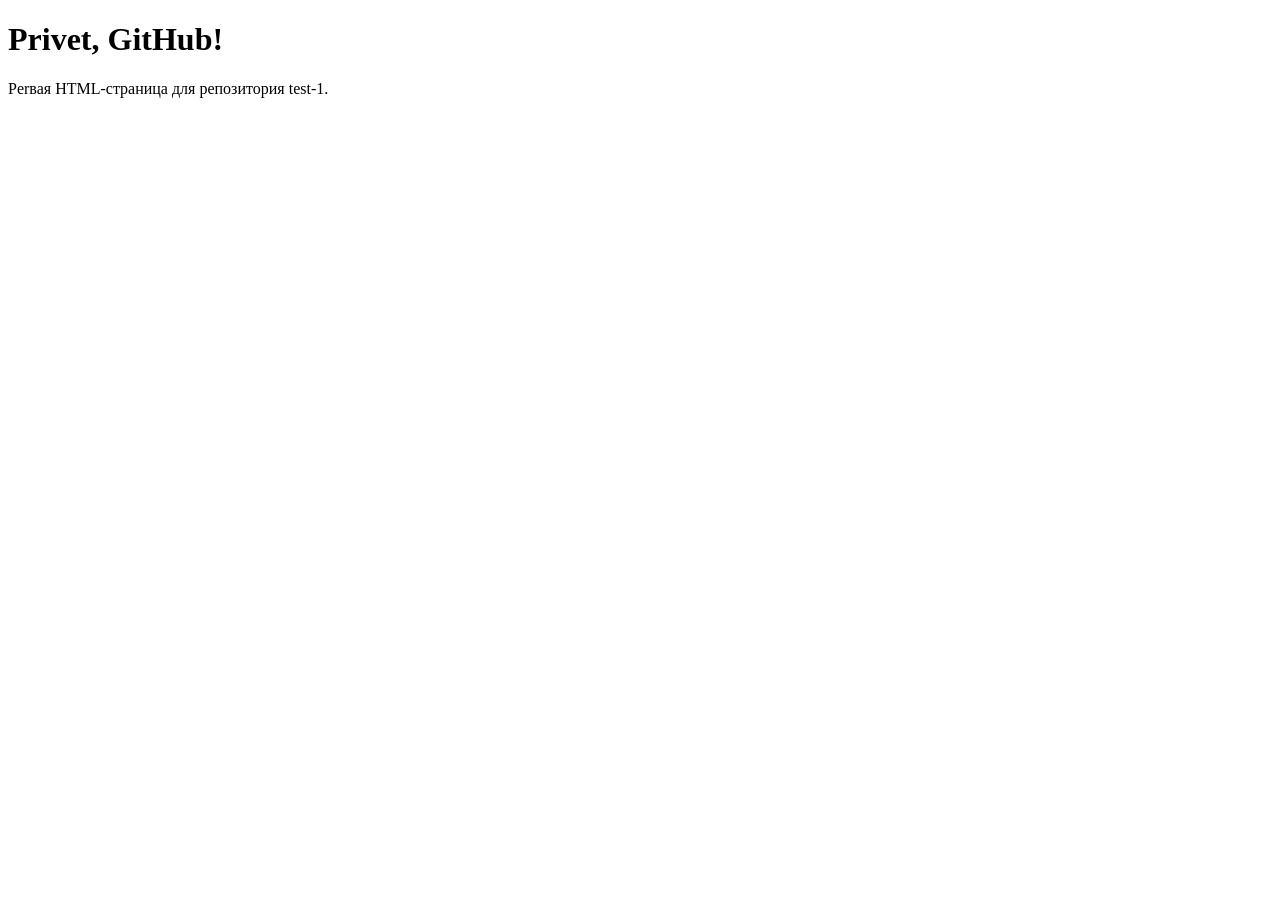
==== index.html @ 9e298d72 "Add initial HTML page" ====
<!doctype html>
<html lang="ru">
<head>
  <meta charset="UTF-8">
  <meta name="viewport" content="width=device-width, initial-scale=1.0">
  <title>test-1</title>
</head>
<body>
  <h1>Privet, GitHub!</h1>
  <p>Perвая HTML-страница для репозитория test-1.</p>
</body>
</html>
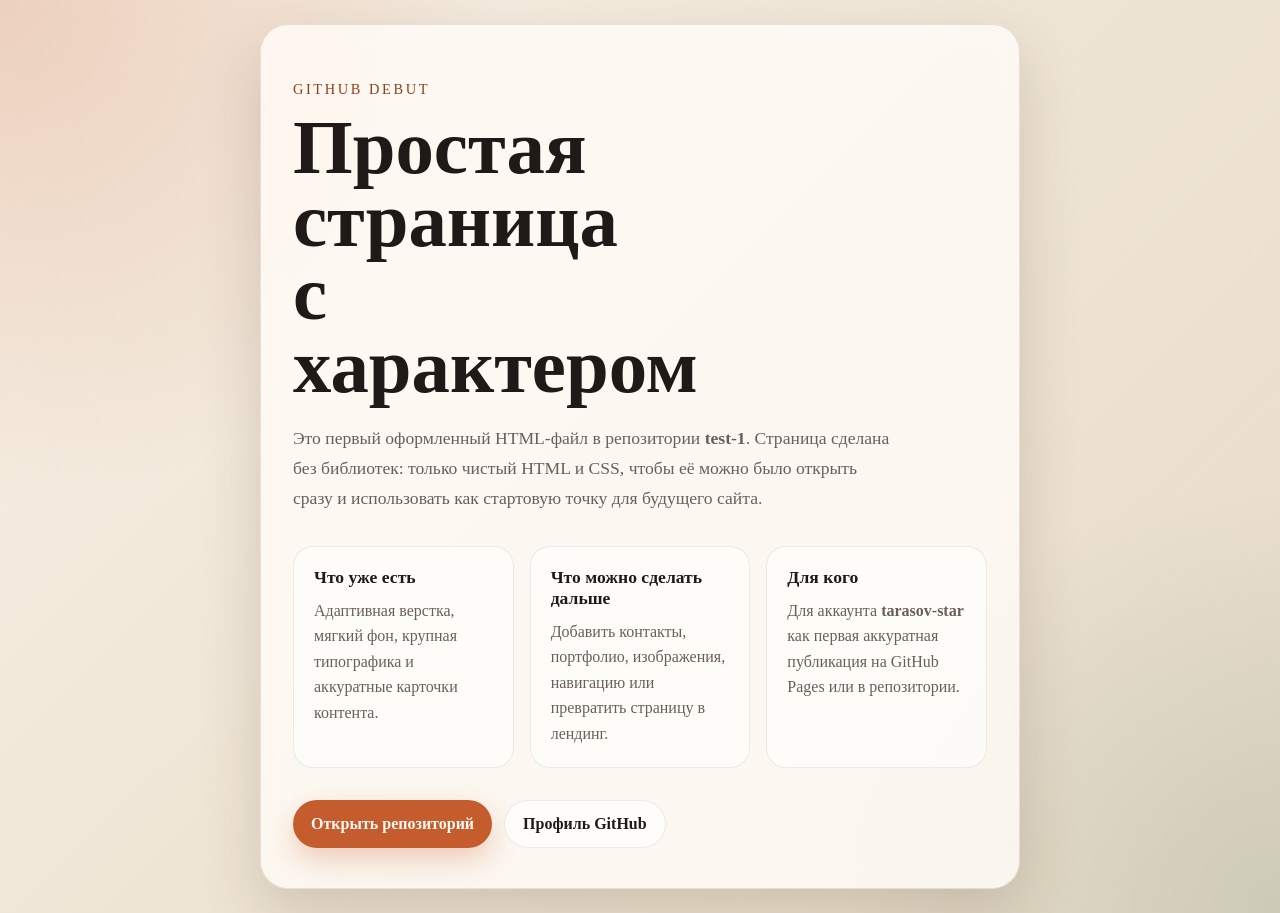
==== commit d2f759d2: "Improve landing page design" ====
--- a/index.html
+++ b/index.html
@@ -3,10 +3,179 @@
 <head>
   <meta charset="UTF-8">
   <meta name="viewport" content="width=device-width, initial-scale=1.0">
-  <title>test-1</title>
+  <title>tarasov-star | test-1</title>
+  <style>
+    :root {
+      --bg: #f6efe4;
+      --panel: rgba(255, 252, 247, 0.82);
+      --text: #1f1a17;
+      --muted: #6a5f58;
+      --accent: #c45c2d;
+      --accent-dark: #8e3f1d;
+      --line: rgba(31, 26, 23, 0.1);
+      --shadow: 0 24px 60px rgba(74, 45, 29, 0.18);
+    }
+
+    * {
+      box-sizing: border-box;
+    }
+
+    body {
+      margin: 0;
+      min-height: 100vh;
+      font-family: Georgia, "Times New Roman", serif;
+      color: var(--text);
+      background:
+        radial-gradient(circle at top left, rgba(196, 92, 45, 0.22), transparent 32%),
+        radial-gradient(circle at bottom right, rgba(78, 121, 94, 0.18), transparent 28%),
+        linear-gradient(135deg, #f8f1e7 0%, #efe5d5 48%, #e8dcc8 100%);
+      display: grid;
+      place-items: center;
+      padding: 24px;
+    }
+
+    .card {
+      width: min(760px, 100%);
+      background: var(--panel);
+      backdrop-filter: blur(14px);
+      border: 1px solid var(--line);
+      border-radius: 28px;
+      box-shadow: var(--shadow);
+      overflow: hidden;
+    }
+
+    .hero {
+      padding: 56px 32px 32px;
+      position: relative;
+    }
+
+    .eyebrow {
+      margin: 0 0 14px;
+      font-size: 0.9rem;
+      letter-spacing: 0.18em;
+      text-transform: uppercase;
+      color: var(--accent-dark);
+    }
+
+    h1 {
+      margin: 0;
+      font-size: clamp(2.4rem, 6vw, 5rem);
+      line-height: 0.95;
+      max-width: 8ch;
+    }
+
+    .lead {
+      margin: 20px 0 0;
+      max-width: 38rem;
+      font-size: 1.1rem;
+      line-height: 1.7;
+      color: var(--muted);
+    }
+
+    .grid {
+      display: grid;
+      grid-template-columns: repeat(auto-fit, minmax(220px, 1fr));
+      gap: 16px;
+      padding: 0 32px 32px;
+    }
+
+    .panel {
+      padding: 20px;
+      border-radius: 20px;
+      background: rgba(255, 255, 255, 0.55);
+      border: 1px solid rgba(31, 26, 23, 0.08);
+    }
+
+    .panel h2 {
+      margin: 0 0 10px;
+      font-size: 1.1rem;
+    }
+
+    .panel p {
+      margin: 0;
+      color: var(--muted);
+      line-height: 1.6;
+    }
+
+    .actions {
+      display: flex;
+      flex-wrap: wrap;
+      gap: 12px;
+      padding: 0 32px 40px;
+    }
+
+    .button {
+      display: inline-flex;
+      align-items: center;
+      justify-content: center;
+      padding: 14px 18px;
+      border-radius: 999px;
+      text-decoration: none;
+      font-weight: 700;
+      transition: transform 0.2s ease, box-shadow 0.2s ease, background 0.2s ease;
+    }
+
+    .button.primary {
+      background: var(--accent);
+      color: #fff9f3;
+      box-shadow: 0 12px 28px rgba(196, 92, 45, 0.28);
+    }
+
+    .button.secondary {
+      background: rgba(255, 255, 255, 0.65);
+      color: var(--text);
+      border: 1px solid rgba(31, 26, 23, 0.08);
+    }
+
+    .button:hover {
+      transform: translateY(-2px);
+    }
+
+    @media (max-width: 640px) {
+      .hero,
+      .grid,
+      .actions {
+        padding-left: 20px;
+        padding-right: 20px;
+      }
+
+      .hero {
+        padding-top: 32px;
+      }
+    }
+  </style>
 </head>
 <body>
-  <h1>Privet, GitHub!</h1>
-  <p>Perвая HTML-страница для репозитория test-1.</p>
+  <main class="card">
+    <section class="hero">
+      <p class="eyebrow">GitHub debut</p>
+      <h1>Простая страница с характером</h1>
+      <p class="lead">
+        Это первый оформленный HTML-файл в репозитории <strong>test-1</strong>.
+        Страница сделана без библиотек: только чистый HTML и CSS, чтобы её можно было
+        открыть сразу и использовать как стартовую точку для будущего сайта.
+      </p>
+    </section>
+
+    <section class="grid">
+      <article class="panel">
+        <h2>Что уже есть</h2>
+        <p>Адаптивная верстка, мягкий фон, крупная типографика и аккуратные карточки контента.</p>
+      </article>
+      <article class="panel">
+        <h2>Что можно сделать дальше</h2>
+        <p>Добавить контакты, портфолио, изображения, навигацию или превратить страницу в лендинг.</p>
+      </article>
+      <article class="panel">
+        <h2>Для кого</h2>
+        <p>Для аккаунта <strong>tarasov-star</strong> как первая аккуратная публикация на GitHub Pages или в репозитории.</p>
+      </article>
+    </section>
+
+    <section class="actions">
+      <a class="button primary" href="https://github.com/tarasov-star/test-1">Открыть репозиторий</a>
+      <a class="button secondary" href="https://github.com/tarasov-star">Профиль GitHub</a>
+    </section>
+  </main>
 </body>
 </html>
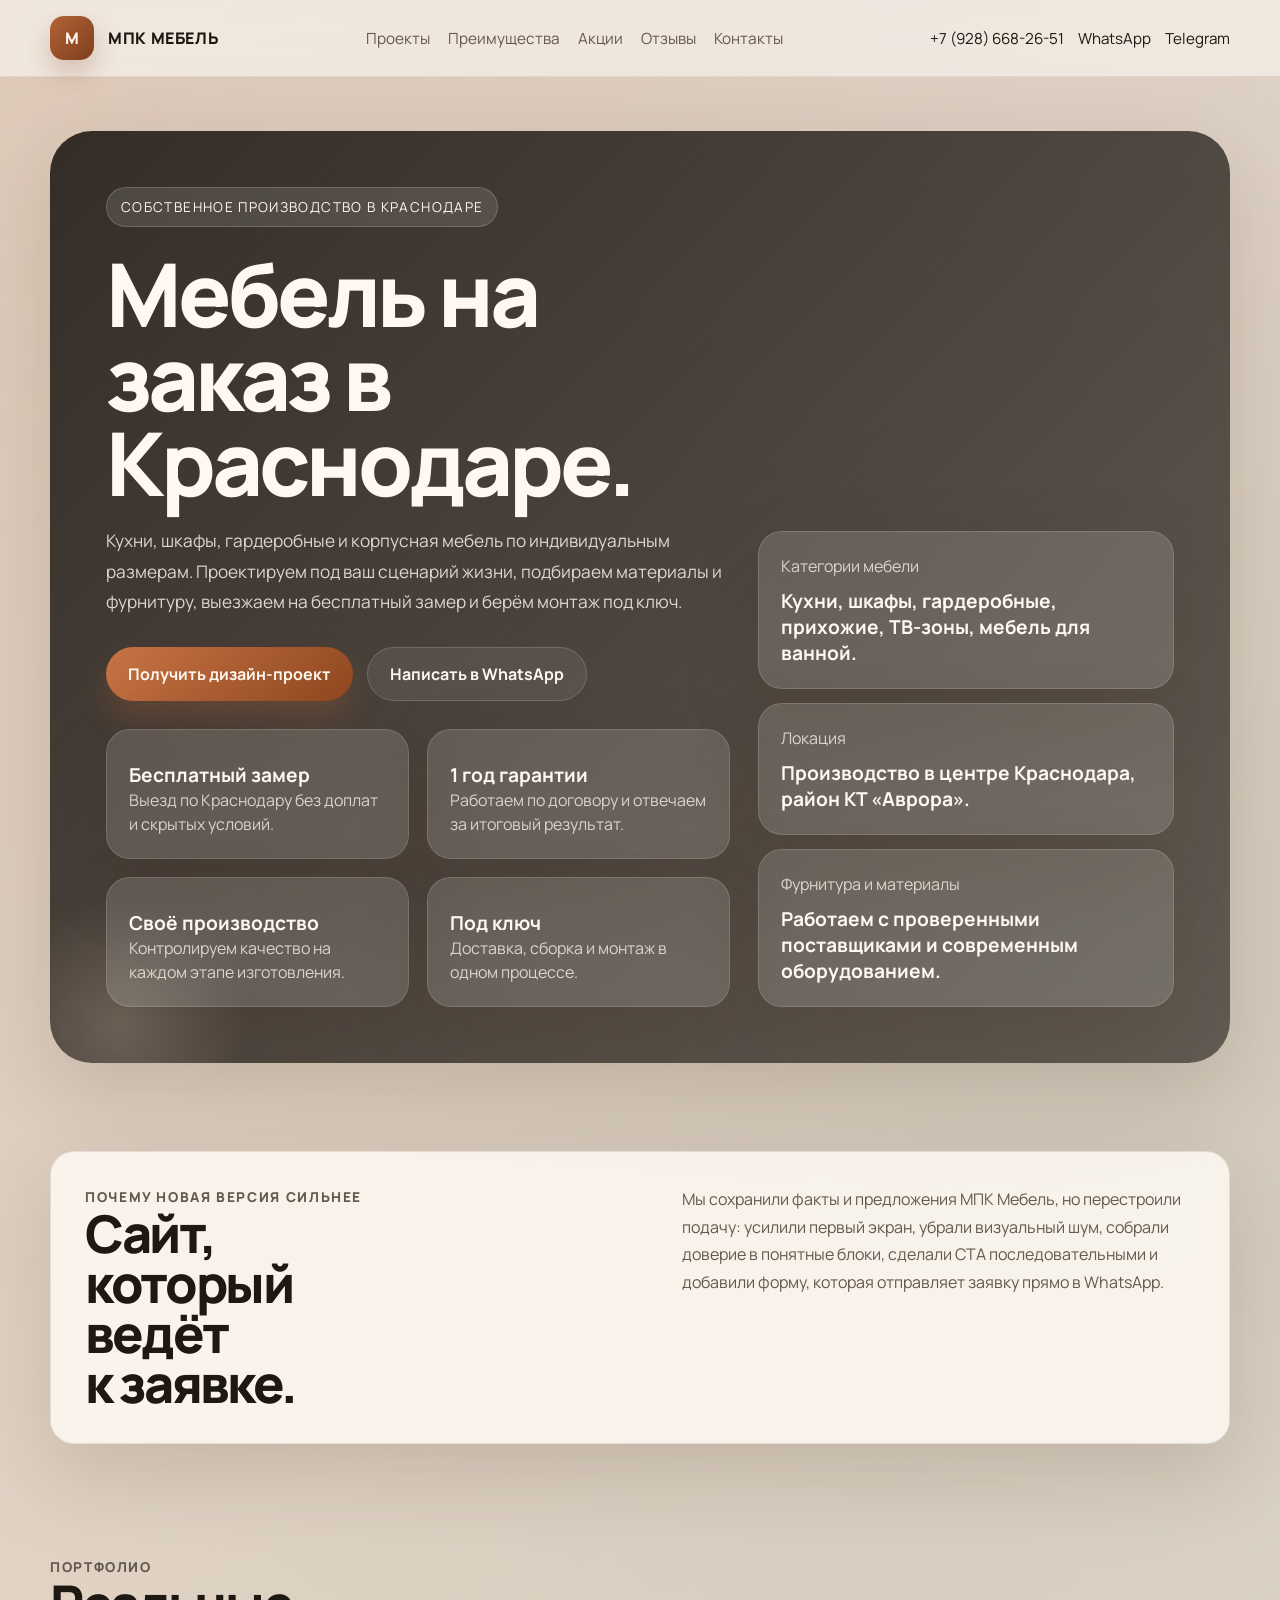
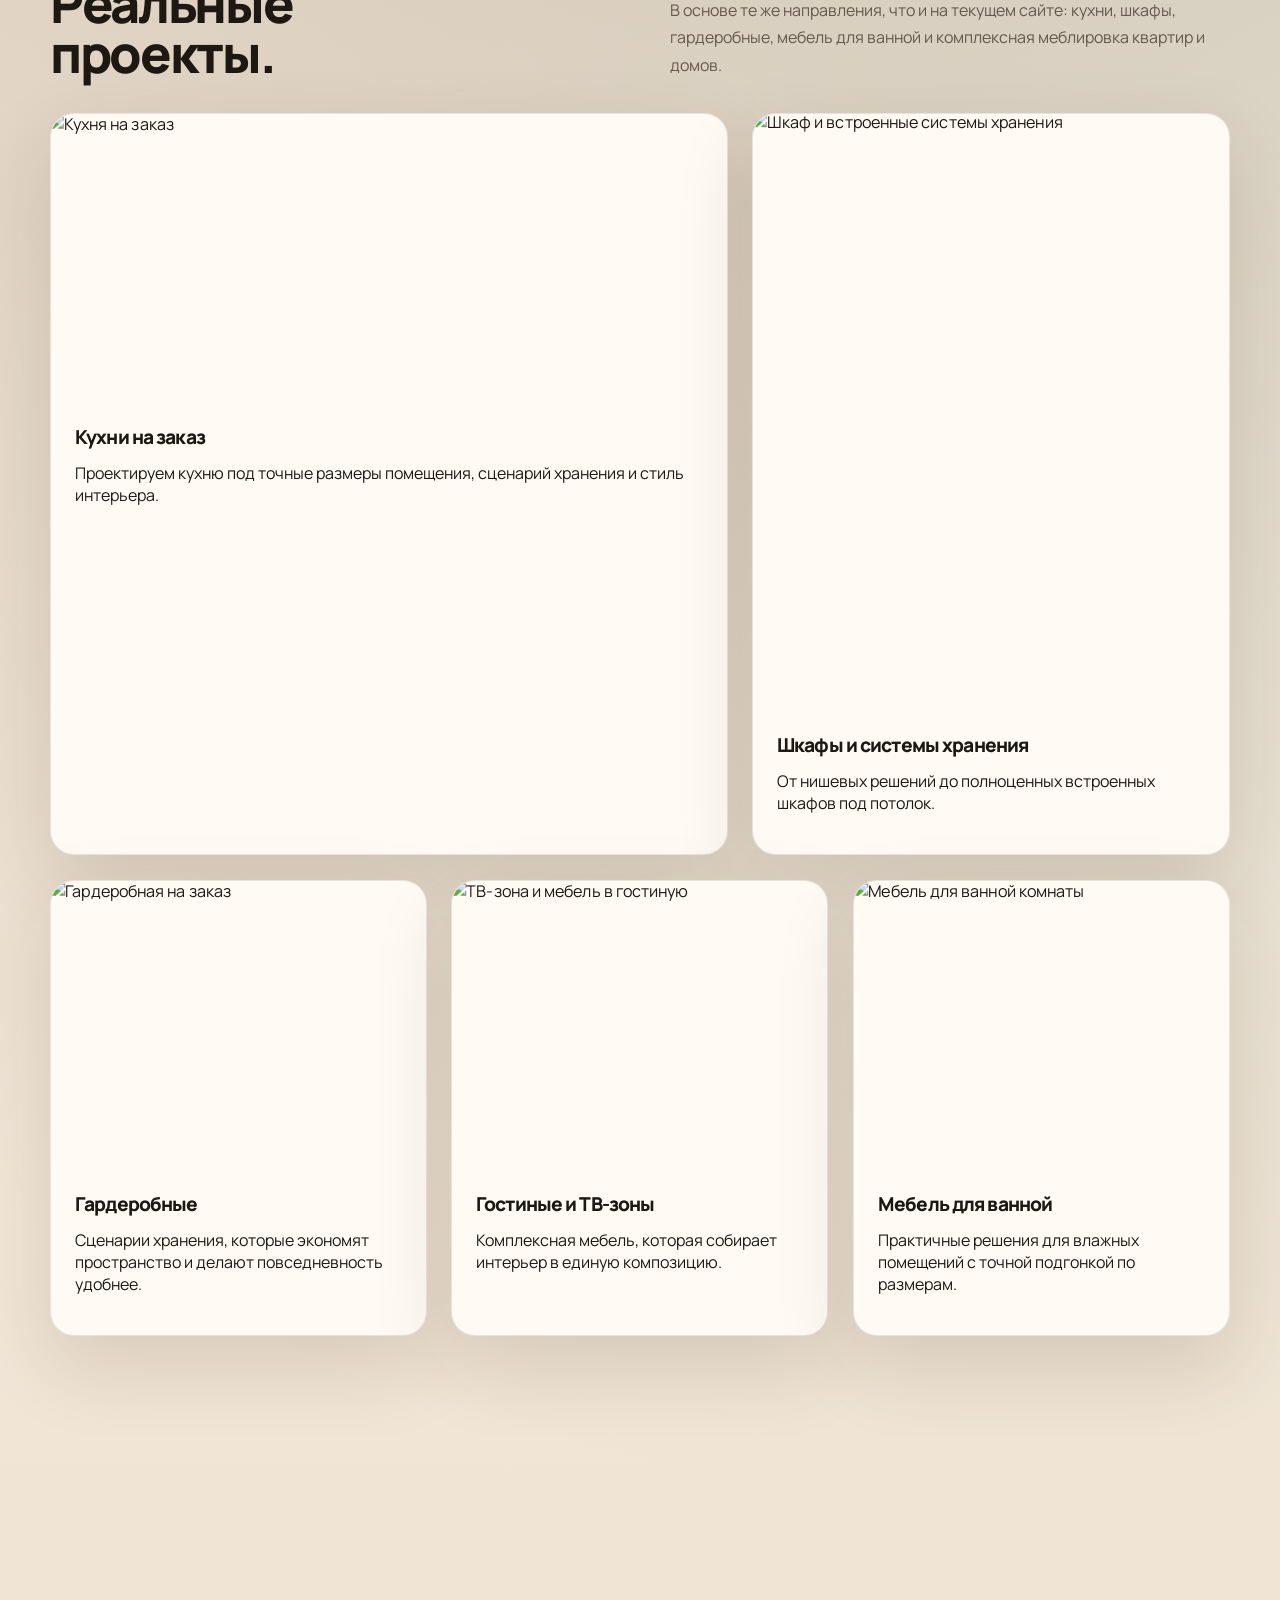
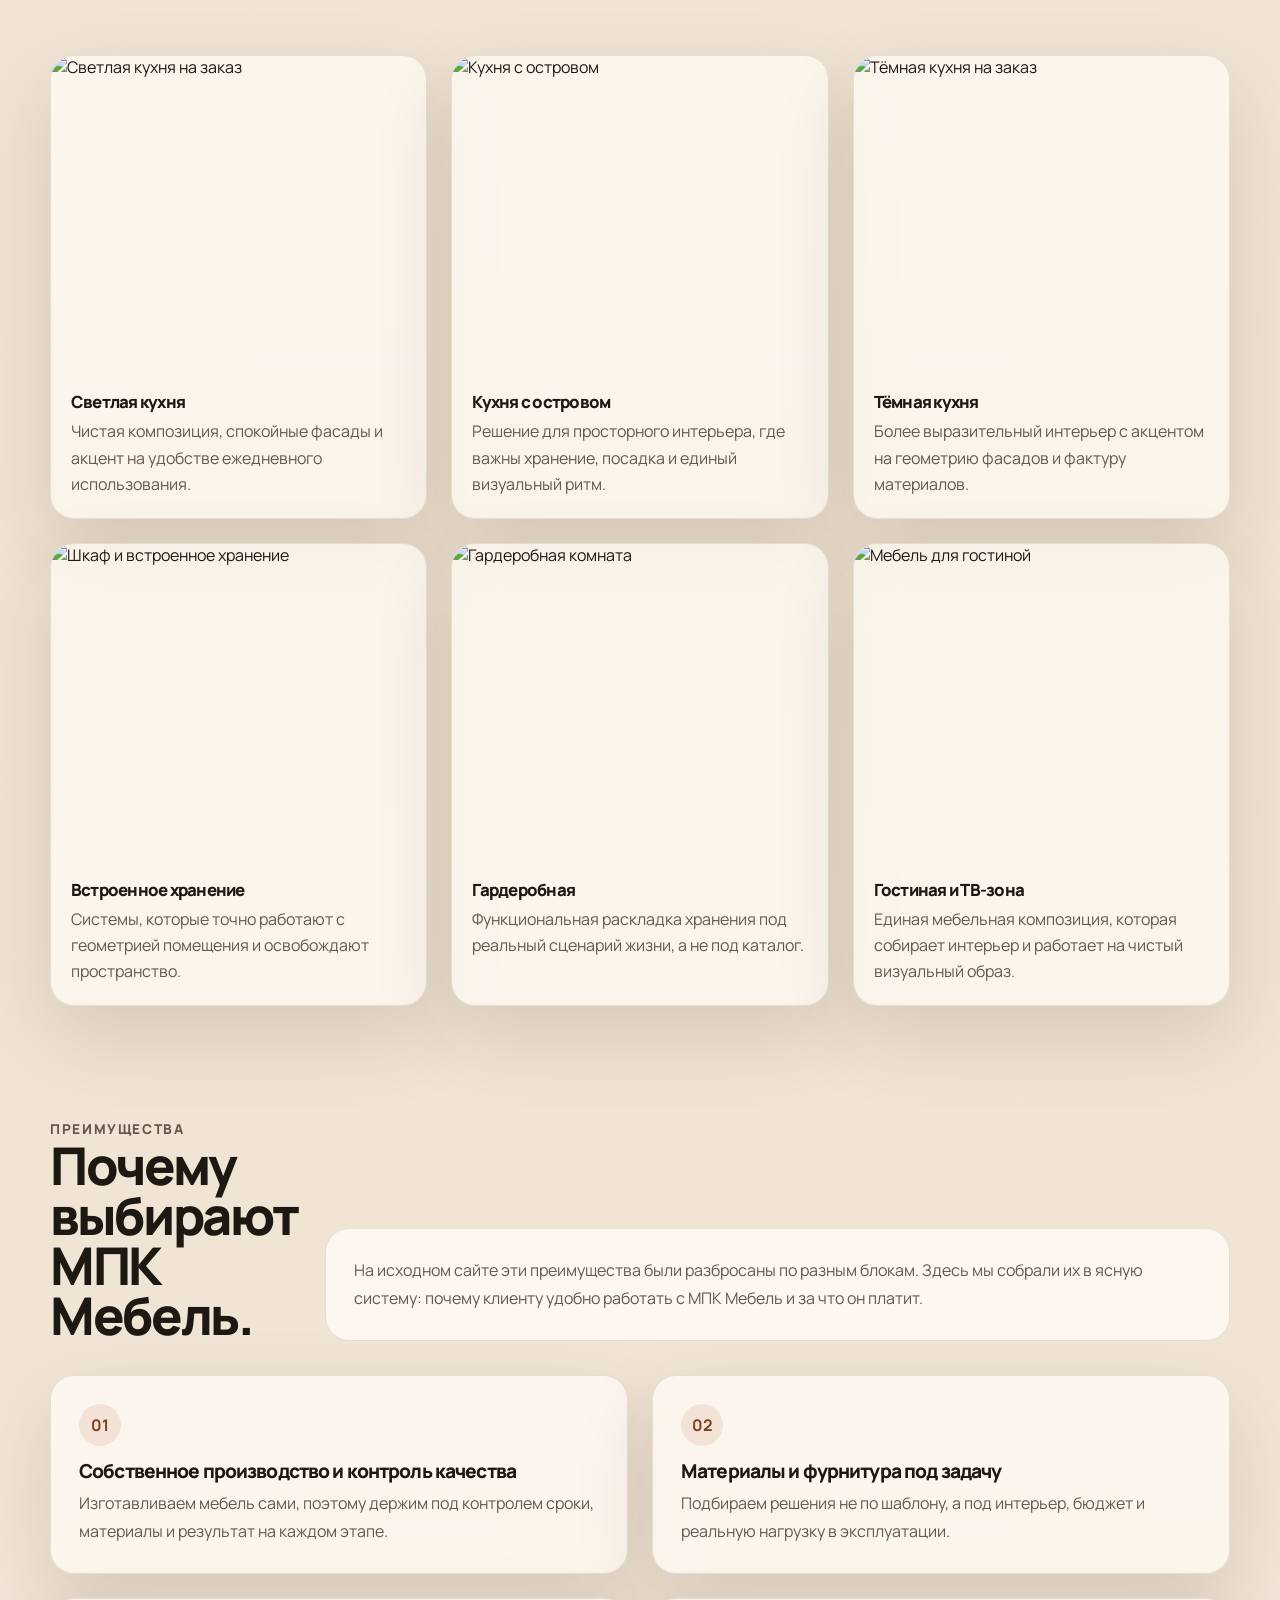
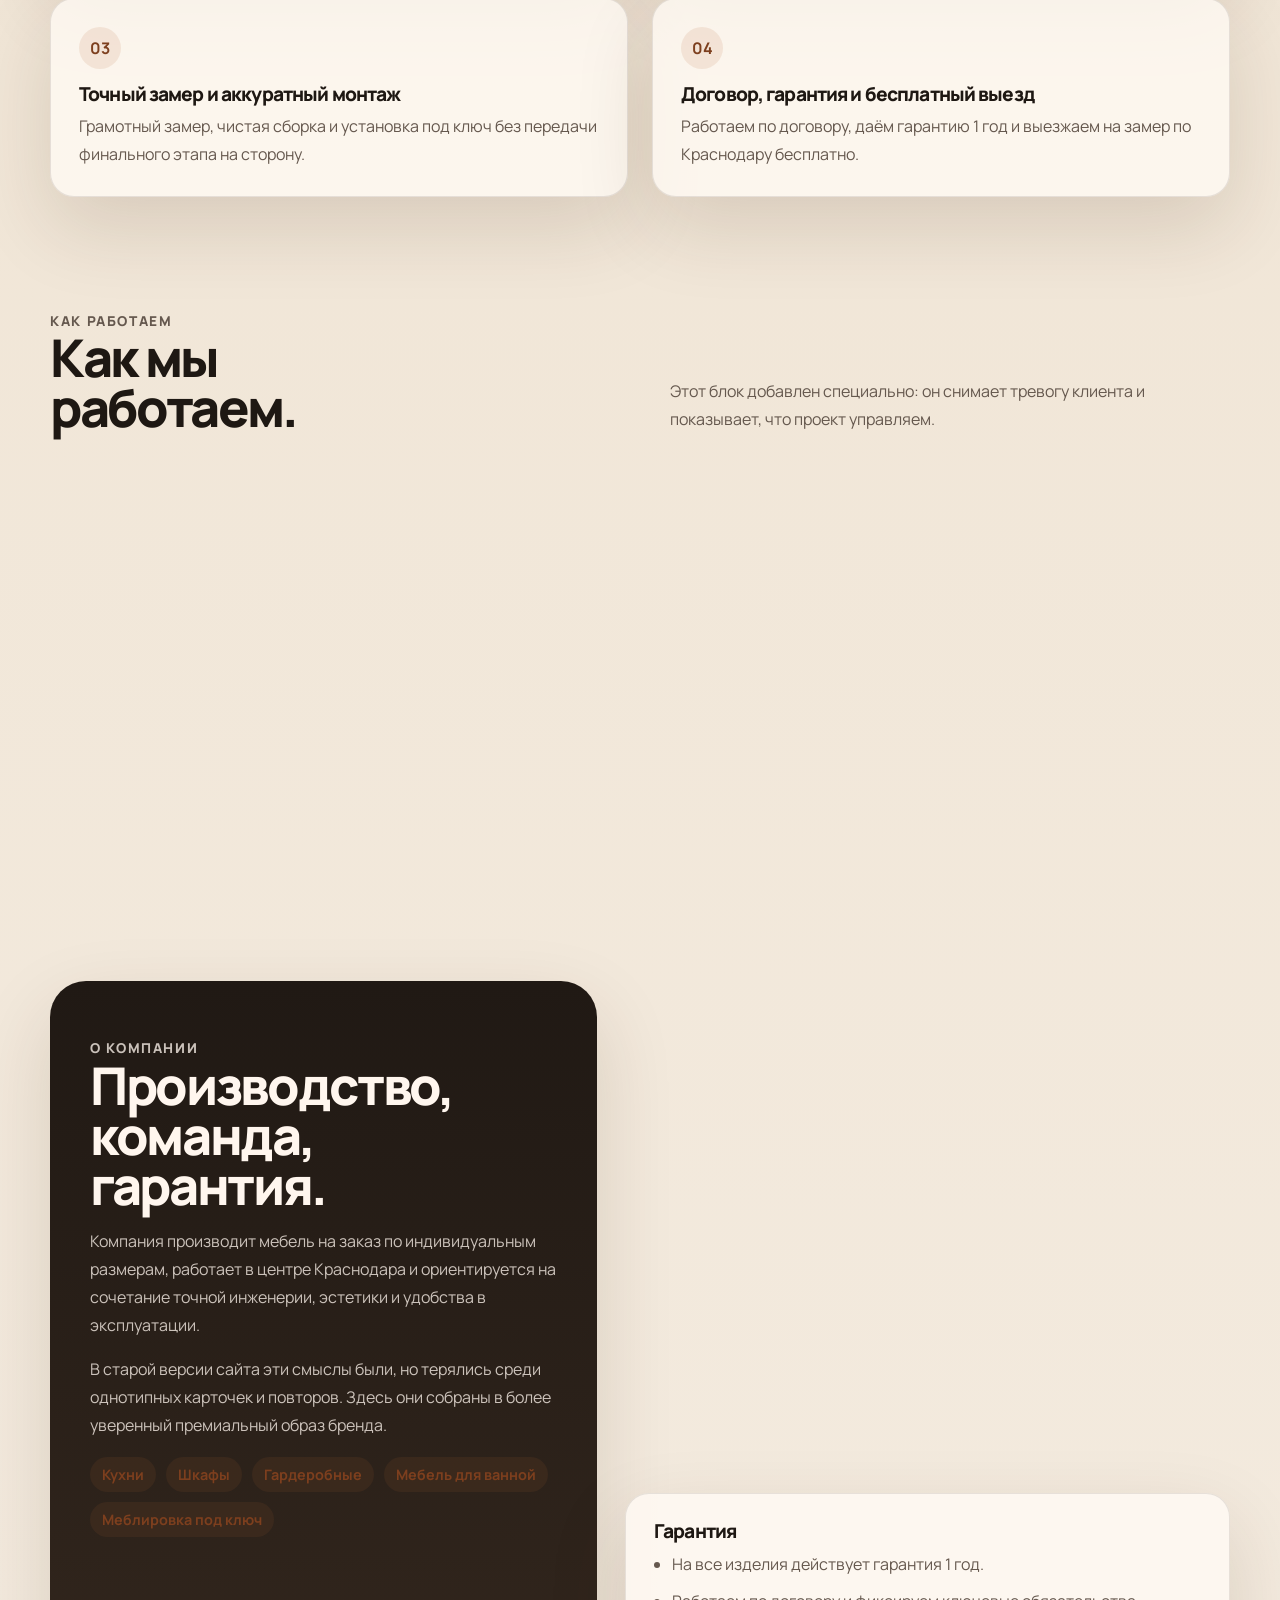
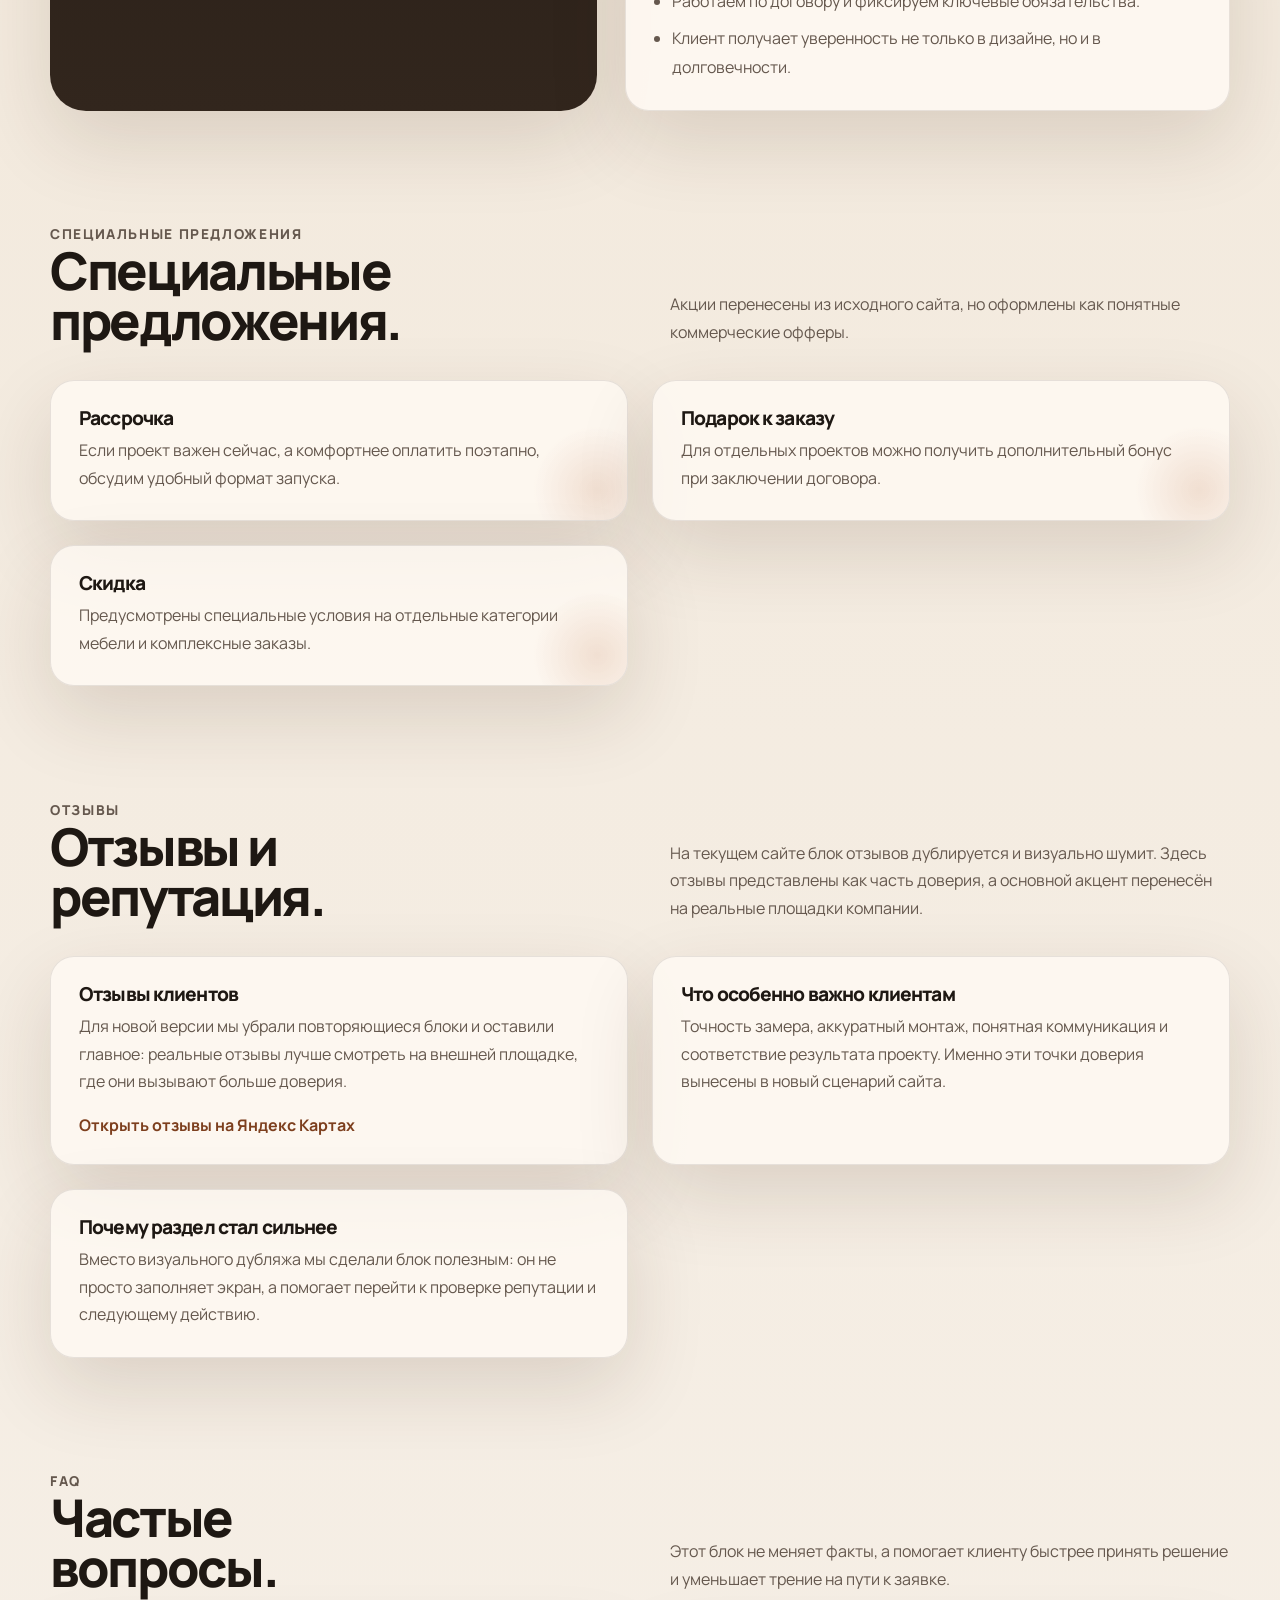
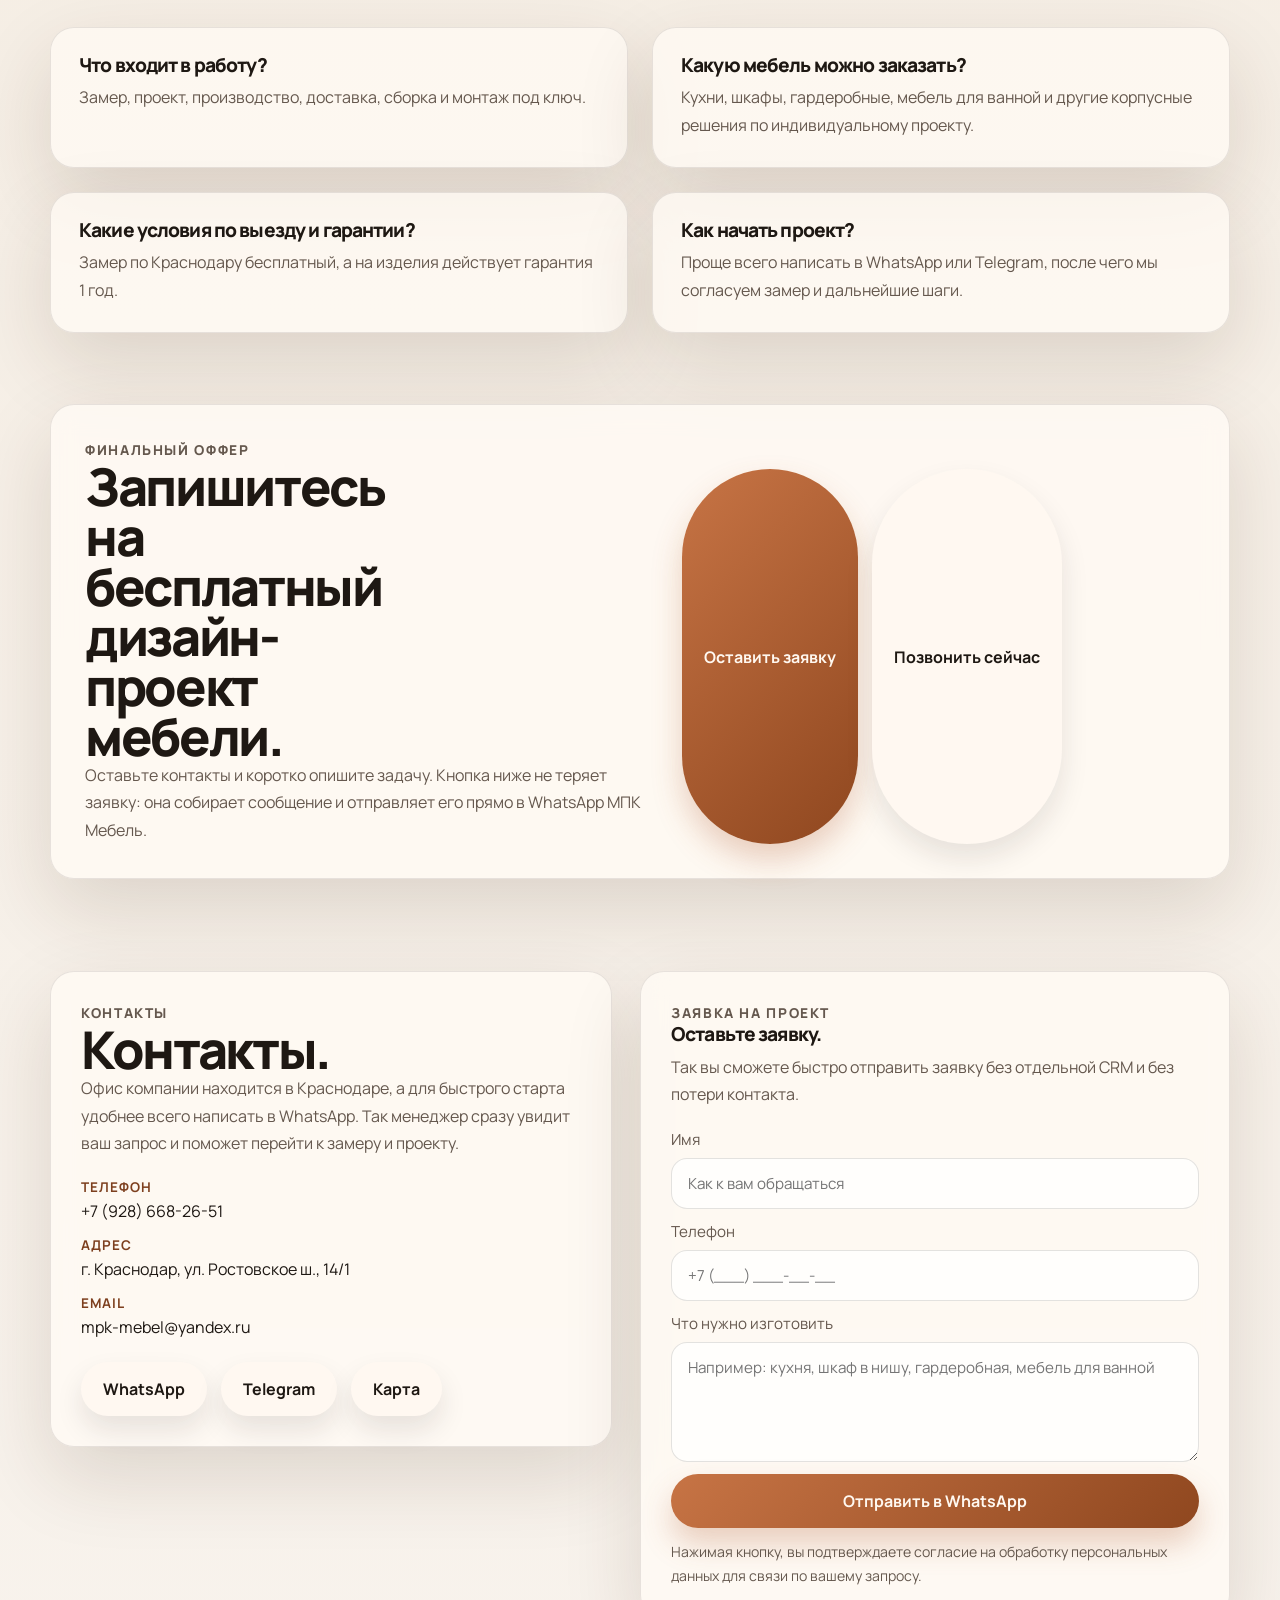
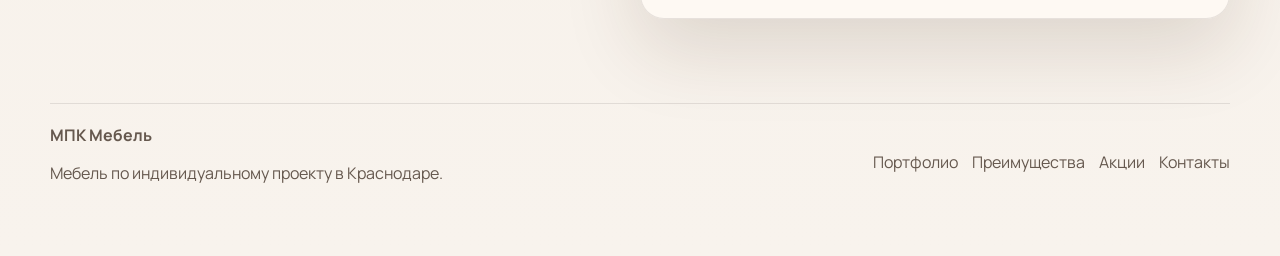
==== commit 1c5fef6a: "Redesign landing page for MPK Mebel" ====
--- a/index.html
+++ b/index.html
@@ -3,179 +3,1463 @@
 <head>
   <meta charset="UTF-8">
   <meta name="viewport" content="width=device-width, initial-scale=1.0">
-  <title>tarasov-star | test-1</title>
+  <title>МПК Мебель | Мебель на заказ в Краснодаре</title>
+  <meta
+    name="description"
+    content="Мебель на заказ в Краснодаре: кухни, шкафы, гардеробные и корпусная мебель по индивидуальным проектам. Бесплатный замер, собственное производство, монтаж под ключ."
+  >
+  <script>
+    document.documentElement.classList.add("motion-ready");
+  </script>
   <style>
+    @import url("https://fonts.googleapis.com/css2?family=Manrope:wght@400;500;600;700;800&display=swap");
+
     :root {
-      --bg: #f6efe4;
-      --panel: rgba(255, 252, 247, 0.82);
-      --text: #1f1a17;
-      --muted: #6a5f58;
-      --accent: #c45c2d;
-      --accent-dark: #8e3f1d;
-      --line: rgba(31, 26, 23, 0.1);
-      --shadow: 0 24px 60px rgba(74, 45, 29, 0.18);
+      --bg: #f4eee6;
+      --bg-strong: #e7d9c8;
+      --surface: rgba(255, 250, 244, 0.82);
+      --surface-strong: #fffaf4;
+      --surface-dark: #1c1713;
+      --text: #1e1813;
+      --muted: #65584e;
+      --accent: #b46235;
+      --accent-strong: #7d3f1e;
+      --line: rgba(30, 24, 19, 0.1);
+      --success: #284f3f;
+      --shadow: 0 30px 80px rgba(61, 34, 17, 0.14);
+      --radius-xl: 36px;
+      --radius-lg: 24px;
+      --radius-md: 18px;
+      --container: 1180px;
     }
 
     * {
       box-sizing: border-box;
     }
 
+    html {
+      scroll-behavior: smooth;
+    }
+
     body {
       margin: 0;
-      min-height: 100vh;
-      font-family: Georgia, "Times New Roman", serif;
+      font-family: "Manrope", sans-serif;
       color: var(--text);
       background:
-        radial-gradient(circle at top left, rgba(196, 92, 45, 0.22), transparent 32%),
-        radial-gradient(circle at bottom right, rgba(78, 121, 94, 0.18), transparent 28%),
-        linear-gradient(135deg, #f8f1e7 0%, #efe5d5 48%, #e8dcc8 100%);
+        radial-gradient(circle at top left, rgba(180, 98, 53, 0.22), transparent 28%),
+        radial-gradient(circle at 85% 10%, rgba(40, 79, 63, 0.16), transparent 24%),
+        linear-gradient(180deg, #f6efe7 0%, #efe3d2 38%, #f8f3ed 100%);
+      overflow-x: hidden;
+    }
+
+    img {
+      display: block;
+      max-width: 100%;
+    }
+
+    a {
+      color: inherit;
+      text-decoration: none;
+    }
+
+    button,
+    input,
+    textarea {
+      font: inherit;
+    }
+
+    .container {
+      width: min(calc(100% - 32px), var(--container));
+      margin: 0 auto;
+    }
+
+    .topbar {
+      position: sticky;
+      top: 0;
+      z-index: 20;
+      backdrop-filter: blur(14px);
+      background: rgba(244, 238, 230, 0.8);
+      border-bottom: 1px solid rgba(30, 24, 19, 0.08);
+    }
+
+    .topbar-inner {
+      display: flex;
+      align-items: center;
+      justify-content: space-between;
+      gap: 20px;
+      min-height: 76px;
+    }
+
+    .brand {
+      display: flex;
+      align-items: center;
+      gap: 14px;
+      font-weight: 800;
+      letter-spacing: 0.04em;
+      text-transform: uppercase;
+    }
+
+    .brand-mark {
+      width: 44px;
+      height: 44px;
       display: grid;
       place-items: center;
-      padding: 24px;
-    }
-
-    .card {
-      width: min(760px, 100%);
-      background: var(--panel);
-      backdrop-filter: blur(14px);
-      border: 1px solid var(--line);
-      border-radius: 28px;
+      border-radius: 14px;
+      background: linear-gradient(135deg, var(--accent), var(--accent-strong));
+      color: #fff8f1;
+      box-shadow: 0 12px 24px rgba(125, 63, 30, 0.24);
+    }
+
+    .nav {
+      display: flex;
+      align-items: center;
+      gap: 18px;
+      color: var(--muted);
+      font-size: 0.96rem;
+    }
+
+    .nav a:hover,
+    .contacts a:hover,
+    .contact-links a:hover,
+    .footer-links a:hover {
+      color: var(--accent-strong);
+    }
+
+    .contacts {
+      display: flex;
+      align-items: center;
+      gap: 14px;
+      font-size: 0.95rem;
+    }
+
+    .hero {
+      padding: 54px 0 32px;
+    }
+
+    .hero-shell {
+      position: relative;
+      overflow: hidden;
+      border-radius: 42px;
+      background:
+        linear-gradient(135deg, rgba(28, 23, 19, 0.88), rgba(28, 23, 19, 0.62)),
+        url("https://f2.lpcdn.site/a934f26ab5ebf35db5768a852aaa764e/4dcfbc0f93a15ed7e28df828f813ce95.jpg") center/cover;
+      color: #fff8f0;
       box-shadow: var(--shadow);
-      overflow: hidden;
-    }
-
-    .hero {
-      padding: 56px 32px 32px;
+    }
+
+    .hero-shell::after {
+      content: "";
+      position: absolute;
+      inset: auto auto -90px -60px;
+      width: 260px;
+      height: 260px;
+      border-radius: 50%;
+      background: radial-gradient(circle, rgba(255, 230, 208, 0.2), transparent 68%);
+      animation: orbFloat 8s ease-in-out infinite;
+    }
+
+    .hero-grid {
       position: relative;
+      z-index: 1;
+      display: grid;
+      grid-template-columns: minmax(0, 1.2fr) minmax(320px, 0.8fr);
+      gap: 28px;
+      padding: 56px;
     }
 
     .eyebrow {
-      margin: 0 0 14px;
-      font-size: 0.9rem;
-      letter-spacing: 0.18em;
+      display: inline-flex;
+      align-items: center;
+      gap: 10px;
+      padding: 10px 14px;
+      border-radius: 999px;
+      background: rgba(255, 250, 244, 0.12);
+      border: 1px solid rgba(255, 250, 244, 0.16);
+      font-size: 0.85rem;
+      letter-spacing: 0.1em;
       text-transform: uppercase;
-      color: var(--accent-dark);
+    }
+
+    h1,
+    h2,
+    h3 {
+      margin: 0;
+      font-family: "Manrope", sans-serif;
+      font-weight: 800;
+      letter-spacing: -0.045em;
+      line-height: 0.96;
+      text-wrap: balance;
     }
 
     h1 {
-      margin: 0;
-      font-size: clamp(2.4rem, 6vw, 5rem);
-      line-height: 0.95;
+      margin-top: 24px;
+      font-size: clamp(2.9rem, 7vw, 5.5rem);
       max-width: 8ch;
     }
 
-    .lead {
-      margin: 20px 0 0;
-      max-width: 38rem;
-      font-size: 1.1rem;
-      line-height: 1.7;
-      color: var(--muted);
-    }
-
-    .grid {
-      display: grid;
-      grid-template-columns: repeat(auto-fit, minmax(220px, 1fr));
-      gap: 16px;
-      padding: 0 32px 32px;
-    }
-
-    .panel {
-      padding: 20px;
-      border-radius: 20px;
-      background: rgba(255, 255, 255, 0.55);
-      border: 1px solid rgba(31, 26, 23, 0.08);
-    }
-
-    .panel h2 {
-      margin: 0 0 10px;
-      font-size: 1.1rem;
-    }
-
-    .panel p {
-      margin: 0;
-      color: var(--muted);
-      line-height: 1.6;
-    }
-
-    .actions {
+    .hero-copy p {
+      margin: 22px 0 0;
+      max-width: 42rem;
+      color: rgba(255, 248, 240, 0.82);
+      font-size: 1.08rem;
+      line-height: 1.75;
+    }
+
+    .hero-actions,
+    .contact-links,
+    .footer-links {
       display: flex;
       flex-wrap: wrap;
-      gap: 12px;
-      padding: 0 32px 40px;
+      gap: 14px;
+    }
+
+    .hero-actions {
+      margin-top: 30px;
     }
 
     .button {
       display: inline-flex;
       align-items: center;
       justify-content: center;
-      padding: 14px 18px;
+      min-height: 54px;
+      padding: 14px 22px;
+      border: 0;
       border-radius: 999px;
-      text-decoration: none;
+      cursor: pointer;
+      transition: transform 0.25s ease, box-shadow 0.25s ease, background 0.25s ease;
       font-weight: 700;
-      transition: transform 0.2s ease, box-shadow 0.2s ease, background 0.2s ease;
+      text-align: center;
+    }
+
+    .button:hover {
+      transform: translateY(-3px);
     }
 
     .button.primary {
-      background: var(--accent);
-      color: #fff9f3;
-      box-shadow: 0 12px 28px rgba(196, 92, 45, 0.28);
+      color: #fff8f0;
+      background: linear-gradient(135deg, #c77445, #8f471f);
+      box-shadow: 0 16px 30px rgba(180, 98, 53, 0.28);
     }
 
     .button.secondary {
-      background: rgba(255, 255, 255, 0.65);
+      color: #fff8f0;
+      background: rgba(255, 248, 240, 0.08);
+      border: 1px solid rgba(255, 248, 240, 0.16);
+    }
+
+    .button.light {
       color: var(--text);
-      border: 1px solid rgba(31, 26, 23, 0.08);
-    }
-
-    .button:hover {
-      transform: translateY(-2px);
-    }
-
-    @media (max-width: 640px) {
-      .hero,
-      .grid,
-      .actions {
-        padding-left: 20px;
-        padding-right: 20px;
-      }
-
-      .hero {
-        padding-top: 32px;
+      background: #fff8f1;
+      box-shadow: 0 14px 28px rgba(31, 24, 19, 0.1);
+    }
+
+    .hero-meta {
+      display: grid;
+      gap: 14px;
+      align-self: end;
+    }
+
+    .metric,
+    .glass-card,
+    .portfolio-card,
+    .value-card,
+    .process-card,
+    .offer-card,
+    .review-card,
+    .faq-card,
+    .contact-card,
+    .cta-panel {
+      border: 1px solid var(--line);
+      border-radius: var(--radius-lg);
+      box-shadow: var(--shadow);
+    }
+
+    .metric {
+      padding: 22px;
+      background: rgba(255, 250, 244, 0.14);
+      border-color: rgba(255, 248, 240, 0.15);
+      backdrop-filter: blur(10px);
+    }
+
+    .metric strong {
+      display: block;
+      margin-top: 10px;
+      font-size: 1.2rem;
+    }
+
+    .metric span {
+      color: rgba(255, 248, 240, 0.76);
+      line-height: 1.5;
+    }
+
+    .stats-row {
+      display: grid;
+      grid-template-columns: repeat(2, minmax(0, 1fr));
+      gap: 18px;
+      margin-top: 28px;
+    }
+
+    .section {
+      padding: 56px 0;
+    }
+
+    .section-header {
+      display: flex;
+      align-items: end;
+      justify-content: space-between;
+      gap: 28px;
+      margin-bottom: 34px;
+    }
+
+    .section-header p,
+    .intro-card p,
+    .value-card p,
+    .process-card p,
+    .review-card p,
+    .faq-card p,
+    .contact-card p,
+    .cta-panel p,
+    .offer-card p {
+      margin: 0;
+      color: var(--muted);
+      line-height: 1.72;
+    }
+
+    .kicker {
+      margin-bottom: 12px;
+      color: var(--accent-strong);
+      font-size: 0.85rem;
+      font-weight: 800;
+      letter-spacing: 0.12em;
+      text-transform: uppercase;
+    }
+
+    .section-header h2,
+    .story h2,
+    .contact-info h2,
+    .cta-panel h2 {
+      font-size: clamp(2rem, 4.8vw, 3.25rem);
+      max-width: 8ch;
+    }
+
+    .section-header .lead {
+      max-width: 35rem;
+    }
+
+    .intro-card,
+    .glass-card,
+    .contact-card,
+    .cta-panel {
+      background: var(--surface);
+      backdrop-filter: blur(12px);
+    }
+
+    .intro-card {
+      padding: 28px;
+      border: 1px solid var(--line);
+      border-radius: var(--radius-lg);
+    }
+
+    .portfolio-grid {
+      display: grid;
+      grid-template-columns: repeat(12, minmax(0, 1fr));
+      gap: 24px;
+    }
+
+    .portfolio-card {
+      overflow: hidden;
+      background: var(--surface-strong);
+      transition: transform 0.35s ease, box-shadow 0.35s ease, border-color 0.35s ease;
+    }
+
+    .portfolio-card.large {
+      grid-column: span 7;
+    }
+
+    .portfolio-card.tall {
+      grid-column: span 5;
+    }
+
+    .portfolio-card.small {
+      grid-column: span 4;
+    }
+
+    .portfolio-card img {
+      width: 100%;
+      height: 290px;
+      object-fit: cover;
+      transform: scale(1.01);
+      transition: transform 0.65s ease;
+    }
+
+    .portfolio-card.tall img {
+      height: 598px;
+    }
+
+    .portfolio-body {
+      padding: 24px;
+    }
+
+    .gallery-grid {
+      display: grid;
+      grid-template-columns: repeat(3, minmax(0, 1fr));
+      gap: 24px;
+    }
+
+    .gallery-card {
+      overflow: hidden;
+      background: rgba(255, 250, 244, 0.76);
+      border: 1px solid var(--line);
+      border-radius: var(--radius-lg);
+      box-shadow: var(--shadow);
+      transition: transform 0.35s ease, box-shadow 0.35s ease, border-color 0.35s ease;
+      min-width: 0;
+    }
+
+    .gallery-card img {
+      width: 100%;
+      height: 320px;
+      object-fit: cover;
+      transition: transform 0.65s ease;
+    }
+
+    .gallery-card:hover {
+      transform: translateY(-6px);
+      box-shadow: 0 28px 70px rgba(61, 34, 17, 0.18);
+      border-color: rgba(180, 98, 53, 0.18);
+    }
+
+    .gallery-card:hover img {
+      transform: scale(1.05);
+    }
+
+    .gallery-body {
+      padding: 18px 20px 20px;
+    }
+
+    .gallery-body h3 {
+      margin-bottom: 8px;
+      font-size: 1.05rem;
+    }
+
+    .gallery-body p {
+      margin: 0;
+      color: var(--muted);
+      line-height: 1.65;
+    }
+
+    .portfolio-card:hover,
+    .value-card:hover,
+    .process-card:hover,
+    .offer-card:hover,
+    .review-card:hover,
+    .faq-card:hover,
+    .contact-card:hover,
+    .story-card:hover,
+    .cta-panel:hover {
+      transform: translateY(-6px);
+      box-shadow: 0 28px 70px rgba(61, 34, 17, 0.18);
+      border-color: rgba(180, 98, 53, 0.18);
+    }
+
+    .portfolio-card:hover img {
+      transform: scale(1.06);
+    }
+
+    .portfolio-body h3,
+    .value-card h3,
+    .story-card h3,
+    .offer-card h3,
+    .review-card h3,
+    .faq-card h3,
+    .contact-card h3 {
+      font-size: 1.2rem;
+      margin-bottom: 10px;
+    }
+
+    .pill-row {
+      display: flex;
+      flex-wrap: wrap;
+      gap: 10px;
+      margin-top: 18px;
+    }
+
+    .pill {
+      padding: 8px 12px;
+      border-radius: 999px;
+      background: rgba(180, 98, 53, 0.1);
+      color: var(--accent-strong);
+      font-size: 0.9rem;
+      font-weight: 700;
+    }
+
+    .values-grid,
+    .process-grid,
+    .offers-grid,
+    .reviews-grid,
+    .faq-grid {
+      display: grid;
+      grid-template-columns: repeat(2, minmax(0, 1fr));
+      gap: 24px;
+    }
+
+    .value-card,
+    .process-card,
+    .offer-card,
+    .review-card,
+    .faq-card {
+      padding: 28px;
+      background: rgba(255, 250, 244, 0.78);
+      transition: transform 0.35s ease, box-shadow 0.35s ease, border-color 0.35s ease;
+      min-width: 0;
+    }
+
+    .value-card strong,
+    .process-card strong {
+      display: inline-flex;
+      align-items: center;
+      justify-content: center;
+      width: 42px;
+      height: 42px;
+      border-radius: 50%;
+      background: rgba(180, 98, 53, 0.12);
+      color: var(--accent-strong);
+      margin-bottom: 16px;
+    }
+
+    .story-grid {
+      display: grid;
+      grid-template-columns: minmax(0, 0.95fr) minmax(0, 1.05fr);
+      gap: 28px;
+      align-items: stretch;
+    }
+
+    .story {
+      padding: 40px;
+      border-radius: var(--radius-xl);
+      background: linear-gradient(180deg, #201914, #32261d);
+      color: #fff6ee;
+      box-shadow: var(--shadow);
+    }
+
+    .story p {
+      margin: 16px 0 0;
+      color: rgba(255, 246, 238, 0.76);
+      line-height: 1.75;
+      max-width: 42rem;
+    }
+
+    .story-stack {
+      display: grid;
+      gap: 24px;
+    }
+
+    .story-card {
+      padding: 28px;
+      background: rgba(255, 250, 244, 0.84);
+      border: 1px solid var(--line);
+      border-radius: var(--radius-lg);
+      box-shadow: var(--shadow);
+      transition: transform 0.35s ease, box-shadow 0.35s ease, border-color 0.35s ease;
+      min-width: 0;
+    }
+
+    .story-card ul {
+      margin: 0;
+      padding-left: 18px;
+      color: var(--muted);
+      line-height: 1.8;
+    }
+
+    .story-card li + li {
+      margin-top: 8px;
+    }
+
+    .offer-card {
+      position: relative;
+      overflow: hidden;
+    }
+
+    .offer-card::after {
+      content: "";
+      position: absolute;
+      right: -40px;
+      bottom: -40px;
+      width: 140px;
+      height: 140px;
+      border-radius: 50%;
+      background: radial-gradient(circle, rgba(180, 98, 53, 0.16), transparent 65%);
+    }
+
+    .review-card .source {
+      display: inline-flex;
+      margin-top: 18px;
+      color: var(--accent-strong);
+      font-weight: 700;
+    }
+
+    .cta-band {
+      padding: 14px 0 36px;
+    }
+
+    .cta-panel {
+      display: grid;
+      grid-template-columns: minmax(0, 1fr) minmax(320px, 0.9fr);
+      gap: 28px;
+      padding: 34px;
+    }
+
+    .contact-grid {
+      display: grid;
+      grid-template-columns: minmax(0, 1fr) minmax(0, 1.05fr);
+      gap: 28px;
+      align-items: start;
+    }
+
+    .contact-card {
+      padding: 30px;
+      transition: transform 0.35s ease, box-shadow 0.35s ease, border-color 0.35s ease;
+      min-width: 0;
+    }
+
+    .motion-ready [data-reveal] {
+      opacity: 0;
+      transform: translateY(34px) scale(0.985);
+      filter: blur(8px);
+      transition:
+        opacity 0.9s cubic-bezier(0.22, 1, 0.36, 1),
+        transform 0.9s cubic-bezier(0.22, 1, 0.36, 1),
+        filter 0.9s cubic-bezier(0.22, 1, 0.36, 1);
+      transition-delay: var(--delay, 0ms);
+      will-change: transform, opacity, filter;
+    }
+
+    .motion-ready [data-reveal].is-visible {
+      opacity: 1;
+      transform: translateY(0) scale(1);
+      filter: blur(0);
+    }
+
+    .motion-ready .hero-copy > *,
+    .motion-ready .hero-meta .metric {
+      opacity: 0;
+      transform: translateY(28px);
+      transition:
+        opacity 0.8s cubic-bezier(0.22, 1, 0.36, 1),
+        transform 0.8s cubic-bezier(0.22, 1, 0.36, 1);
+    }
+
+    .motion-ready .hero-copy > *.is-visible,
+    .motion-ready .hero-meta .metric.is-visible {
+      opacity: 1;
+      transform: translateY(0);
+    }
+
+    .motion-ready .section-header h2.is-visible {
+      animation: titleLift 0.9s cubic-bezier(0.22, 1, 0.36, 1);
+    }
+
+    @keyframes orbFloat {
+      0%,
+      100% {
+        transform: translate3d(0, 0, 0) scale(1);
+      }
+
+      50% {
+        transform: translate3d(18px, -12px, 0) scale(1.06);
+      }
+    }
+
+    @keyframes titleLift {
+      0% {
+        letter-spacing: -0.08em;
+        transform: translateY(20px);
+      }
+
+      100% {
+        letter-spacing: -0.045em;
+        transform: translateY(0);
+      }
+    }
+
+    @media (prefers-reduced-motion: reduce) {
+      html {
+        scroll-behavior: auto;
+      }
+
+      *,
+      *::before,
+      *::after {
+        animation: none !important;
+        transition-duration: 0.01ms !important;
+        transition-delay: 0ms !important;
+      }
+
+      .motion-ready [data-reveal],
+      .motion-ready .hero-copy > *,
+      .motion-ready .hero-meta .metric {
+        opacity: 1 !important;
+        transform: none !important;
+        filter: none !important;
+      }
+    }
+
+    .contact-list {
+      display: grid;
+      gap: 14px;
+      margin-top: 20px;
+    }
+
+    .contact-list strong {
+      display: block;
+      margin-bottom: 4px;
+      color: var(--accent-strong);
+      font-size: 0.84rem;
+      letter-spacing: 0.08em;
+      text-transform: uppercase;
+    }
+
+    .contact-form {
+      display: grid;
+      gap: 12px;
+      margin-top: 20px;
+    }
+
+    .contact-form label {
+      display: grid;
+      gap: 8px;
+      color: var(--muted);
+      font-size: 0.95rem;
+    }
+
+    .contact-form input,
+    .contact-form textarea {
+      width: 100%;
+      padding: 14px 16px;
+      border: 1px solid rgba(30, 24, 19, 0.12);
+      border-radius: 16px;
+      background: rgba(255, 255, 255, 0.72);
+      color: var(--text);
+      min-width: 0;
+    }
+
+    .contact-form textarea {
+      min-height: 120px;
+      resize: vertical;
+    }
+
+    .form-note {
+      font-size: 0.88rem;
+      color: var(--muted);
+    }
+
+    footer {
+      padding: 28px 0 56px;
+      color: var(--muted);
+    }
+
+    .footer-shell {
+      display: flex;
+      align-items: center;
+      justify-content: space-between;
+      gap: 18px;
+      padding-top: 20px;
+      border-top: 1px solid rgba(30, 24, 19, 0.1);
+    }
+
+    @media (max-width: 1080px) {
+      .hero-grid,
+      .story-grid,
+      .cta-panel,
+      .contact-grid {
+        grid-template-columns: 1fr;
+      }
+
+      .stats-row,
+      .values-grid,
+      .process-grid,
+      .offers-grid,
+      .reviews-grid,
+      .faq-grid,
+      .gallery-grid {
+        grid-template-columns: repeat(2, minmax(0, 1fr));
+      }
+
+      .portfolio-card.large,
+      .portfolio-card.tall,
+      .portfolio-card.small {
+        grid-column: span 6;
+      }
+
+      .portfolio-card.tall img {
+        height: 290px;
+      }
+
+      .nav {
+        display: none;
+      }
+    }
+
+    @media (max-width: 760px) {
+      .topbar-inner,
+      .contacts,
+      .section-header,
+      .footer-shell {
+        flex-direction: column;
+        align-items: flex-start;
+      }
+
+      .hero-grid {
+        padding: 28px 20px;
+      }
+
+      h1 {
+        font-size: 2.8rem;
+      }
+
+      .stats-row,
+      .values-grid,
+      .process-grid,
+      .offers-grid,
+      .reviews-grid,
+      .faq-grid,
+      .portfolio-grid,
+      .gallery-grid {
+        grid-template-columns: 1fr;
+      }
+
+      .portfolio-card.large,
+      .portfolio-card.tall,
+      .portfolio-card.small {
+        grid-column: span 1;
+      }
+
+      .cta-panel,
+      .contact-card,
+      .story,
+      .story-card,
+      .value-card,
+      .process-card,
+      .offer-card,
+      .review-card,
+      .faq-card {
+        padding: 20px;
+      }
+
+      .hero-shell,
+      .story,
+      .contact-card,
+      .cta-panel {
+        border-radius: 28px;
       }
     }
   </style>
 </head>
 <body>
-  <main class="card">
+  <header class="topbar">
+    <div class="container topbar-inner">
+      <a class="brand" href="#top">
+        <span class="brand-mark">М</span>
+        <span>МПК Мебель</span>
+      </a>
+      <nav class="nav">
+        <a href="#projects">Проекты</a>
+        <a href="#advantages">Преимущества</a>
+        <a href="#offers">Акции</a>
+        <a href="#reviews">Отзывы</a>
+        <a href="#contacts">Контакты</a>
+      </nav>
+      <div class="contacts">
+        <a href="tel:+79286682651">+7 (928) 668-26-51</a>
+        <a href="https://wa.me/79286682651" target="_blank" rel="noreferrer">WhatsApp</a>
+        <a href="https://t.me/mpk_mebel" target="_blank" rel="noreferrer">Telegram</a>
+      </div>
+    </div>
+  </header>
+
+  <main id="top">
     <section class="hero">
-      <p class="eyebrow">GitHub debut</p>
-      <h1>Простая страница с характером</h1>
-      <p class="lead">
-        Это первый оформленный HTML-файл в репозитории <strong>test-1</strong>.
-        Страница сделана без библиотек: только чистый HTML и CSS, чтобы её можно было
-        открыть сразу и использовать как стартовую точку для будущего сайта.
-      </p>
+      <div class="container hero-shell">
+        <div class="hero-grid">
+          <div class="hero-copy">
+            <span class="eyebrow">Собственное производство в Краснодаре</span>
+            <h1>Мебель на заказ в Краснодаре.</h1>
+            <p>
+              Кухни, шкафы, гардеробные и корпусная мебель по индивидуальным размерам.
+              Проектируем под ваш сценарий жизни, подбираем материалы и фурнитуру,
+              выезжаем на бесплатный замер и берём монтаж под ключ.
+            </p>
+            <div class="hero-actions">
+              <a class="button primary" href="#contacts">Получить дизайн-проект</a>
+              <a class="button secondary" href="https://wa.me/79286682651" target="_blank" rel="noreferrer">Написать в WhatsApp</a>
+            </div>
+            <div class="stats-row">
+              <div class="metric">
+                <strong>Бесплатный замер</strong>
+                <span>Выезд по Краснодару без доплат и скрытых условий.</span>
+              </div>
+              <div class="metric">
+                <strong>1 год гарантии</strong>
+                <span>Работаем по договору и отвечаем за итоговый результат.</span>
+              </div>
+              <div class="metric">
+                <strong>Своё производство</strong>
+                <span>Контролируем качество на каждом этапе изготовления.</span>
+              </div>
+              <div class="metric">
+                <strong>Под ключ</strong>
+                <span>Доставка, сборка и монтаж в одном процессе.</span>
+              </div>
+            </div>
+          </div>
+
+          <div class="hero-meta">
+            <div class="metric">
+              <span>Категории мебели</span>
+              <strong>Кухни, шкафы, гардеробные, прихожие, ТВ-зоны, мебель для ванной.</strong>
+            </div>
+            <div class="metric">
+              <span>Локация</span>
+              <strong>Производство в центре Краснодара, район КТ «Аврора».</strong>
+            </div>
+            <div class="metric">
+              <span>Фурнитура и материалы</span>
+              <strong>Работаем с проверенными поставщиками и современным оборудованием.</strong>
+            </div>
+          </div>
+        </div>
+      </div>
     </section>
 
-    <section class="grid">
-      <article class="panel">
-        <h2>Что уже есть</h2>
-        <p>Адаптивная верстка, мягкий фон, крупная типографика и аккуратные карточки контента.</p>
-      </article>
-      <article class="panel">
-        <h2>Что можно сделать дальше</h2>
-        <p>Добавить контакты, портфолио, изображения, навигацию или превратить страницу в лендинг.</p>
-      </article>
-      <article class="panel">
-        <h2>Для кого</h2>
-        <p>Для аккаунта <strong>tarasov-star</strong> как первая аккуратная публикация на GitHub Pages или в репозитории.</p>
-      </article>
+    <section class="section">
+      <div class="container">
+        <div class="cta-panel">
+          <div>
+            <p class="kicker">Почему новая версия сильнее</p>
+            <h2>Сайт, который ведёт к заявке.</h2>
+          </div>
+          <p>
+            Мы сохранили факты и предложения МПК Мебель, но перестроили подачу:
+            усилили первый экран, убрали визуальный шум, собрали доверие в понятные блоки,
+            сделали CTA последовательными и добавили форму, которая отправляет заявку прямо в WhatsApp.
+          </p>
+        </div>
+      </div>
     </section>
 
-    <section class="actions">
-      <a class="button primary" href="https://github.com/tarasov-star/test-1">Открыть репозиторий</a>
-      <a class="button secondary" href="https://github.com/tarasov-star">Профиль GitHub</a>
+    <section class="section" id="projects">
+      <div class="container">
+        <div class="section-header">
+          <div>
+            <p class="kicker">Портфолио</p>
+            <h2>Реальные проекты.</h2>
+          </div>
+          <p class="lead">
+            В основе те же направления, что и на текущем сайте: кухни, шкафы, гардеробные,
+            мебель для ванной и комплексная меблировка квартир и домов.
+          </p>
+        </div>
+
+        <div class="portfolio-grid">
+          <article class="portfolio-card large">
+            <img src="https://f2.lpcdn.site/a934f26ab5ebf35db5768a852aaa764e/4dcfbc0f93a15ed7e28df828f813ce95.jpg" alt="Кухня на заказ">
+            <div class="portfolio-body">
+              <h3>Кухни на заказ</h3>
+              <p>Проектируем кухню под точные размеры помещения, сценарий хранения и стиль интерьера.</p>
+            </div>
+          </article>
+
+          <article class="portfolio-card tall">
+            <img src="https://f2.lpcdn.site/a934f26ab5ebf35db5768a852aaa764e/2ac274bfc19b4af5a2f9575564415dd1.jpg" alt="Шкаф и встроенные системы хранения">
+            <div class="portfolio-body">
+              <h3>Шкафы и системы хранения</h3>
+              <p>От нишевых решений до полноценных встроенных шкафов под потолок.</p>
+            </div>
+          </article>
+
+          <article class="portfolio-card small">
+            <img src="https://f2.lpcdn.site/a934f26ab5ebf35db5768a852aaa764e/37a7981f381d6b0104fa65f17966af12.jpg" alt="Гардеробная на заказ">
+            <div class="portfolio-body">
+              <h3>Гардеробные</h3>
+              <p>Сценарии хранения, которые экономят пространство и делают повседневность удобнее.</p>
+            </div>
+          </article>
+
+          <article class="portfolio-card small">
+            <img src="https://f2.lpcdn.site/a934f26ab5ebf35db5768a852aaa764e/183f3fc95b614966a792c27a11894692.jpg" alt="ТВ-зона и мебель в гостиную">
+            <div class="portfolio-body">
+              <h3>Гостиные и ТВ-зоны</h3>
+              <p>Комплексная мебель, которая собирает интерьер в единую композицию.</p>
+            </div>
+          </article>
+
+          <article class="portfolio-card small">
+            <img src="https://f2.lpcdn.site/bf54224fbc5326e3615af862a1e79ea7/e04960e5f9f8a4e7db380346bf2e41c5.jpg" alt="Мебель для ванной комнаты">
+            <div class="portfolio-body">
+              <h3>Мебель для ванной</h3>
+              <p>Практичные решения для влажных помещений с точной подгонкой по размерам.</p>
+            </div>
+          </article>
+        </div>
+      </div>
+    </section>
+
+    <section class="section">
+      <div class="container">
+        <div class="section-header">
+          <div>
+            <p class="kicker">Галерея работ</p>
+            <h2>Больше выполненных проектов.</h2>
+          </div>
+          <p class="lead">
+            Отдельный блок с визуалами, чтобы клиент сразу видел уровень исполнения, материалы и стилистику работ.
+          </p>
+        </div>
+
+        <div class="gallery-grid">
+          <article class="gallery-card">
+            <img src="https://f1.lpcdn.site/c16a5320fa475530d9583c34fd356ef5/85600fbdcfcd98c68092c8ee78fef443.jpg" alt="Светлая кухня на заказ">
+            <div class="gallery-body">
+              <h3>Светлая кухня</h3>
+              <p>Чистая композиция, спокойные фасады и акцент на удобстве ежедневного использования.</p>
+            </div>
+          </article>
+          <article class="gallery-card">
+            <img src="https://f1.lpcdn.site/c16a5320fa475530d9583c34fd356ef5/d07611e14f2f6512eb82382ddb5812dd.jpg" alt="Кухня с островом">
+            <div class="gallery-body">
+              <h3>Кухня с островом</h3>
+              <p>Решение для просторного интерьера, где важны хранение, посадка и единый визуальный ритм.</p>
+            </div>
+          </article>
+          <article class="gallery-card">
+            <img src="https://f1.lpcdn.site/c16a5320fa475530d9583c34fd356ef5/ca0be5f5cd84b6891c5a611b252bc904.jpg" alt="Тёмная кухня на заказ">
+            <div class="gallery-body">
+              <h3>Тёмная кухня</h3>
+              <p>Более выразительный интерьер с акцентом на геометрию фасадов и фактуру материалов.</p>
+            </div>
+          </article>
+          <article class="gallery-card">
+            <img src="https://f2.lpcdn.site/a934f26ab5ebf35db5768a852aaa764e/f234deb7b83c8be21fdb45deaba2e61d.jpg" alt="Шкаф и встроенное хранение">
+            <div class="gallery-body">
+              <h3>Встроенное хранение</h3>
+              <p>Системы, которые точно работают с геометрией помещения и освобождают пространство.</p>
+            </div>
+          </article>
+          <article class="gallery-card">
+            <img src="https://f2.lpcdn.site/a934f26ab5ebf35db5768a852aaa764e/3d768e987db311be10b9c0676ed49998.jpg" alt="Гардеробная комната">
+            <div class="gallery-body">
+              <h3>Гардеробная</h3>
+              <p>Функциональная раскладка хранения под реальный сценарий жизни, а не под каталог.</p>
+            </div>
+          </article>
+          <article class="gallery-card">
+            <img src="https://f2.lpcdn.site/a934f26ab5ebf35db5768a852aaa764e/183f3fc95b614966a792c27a11894692.jpg" alt="Мебель для гостиной">
+            <div class="gallery-body">
+              <h3>Гостиная и ТВ-зона</h3>
+              <p>Единая мебельная композиция, которая собирает интерьер и работает на чистый визуальный образ.</p>
+            </div>
+          </article>
+        </div>
+      </div>
+    </section>
+
+    <section class="section" id="advantages">
+      <div class="container">
+        <div class="section-header">
+          <div>
+            <p class="kicker">Преимущества</p>
+            <h2>Почему выбирают МПК Мебель.</h2>
+          </div>
+          <div class="intro-card">
+            <p>
+              На исходном сайте эти преимущества были разбросаны по разным блокам. Здесь мы собрали их в ясную систему:
+              почему клиенту удобно работать с МПК Мебель и за что он платит.
+            </p>
+          </div>
+        </div>
+
+        <div class="values-grid">
+          <article class="value-card">
+            <strong>01</strong>
+            <h3>Собственное производство и контроль качества</h3>
+            <p>Изготавливаем мебель сами, поэтому держим под контролем сроки, материалы и результат на каждом этапе.</p>
+          </article>
+          <article class="value-card">
+            <strong>02</strong>
+            <h3>Материалы и фурнитура под задачу</h3>
+            <p>Подбираем решения не по шаблону, а под интерьер, бюджет и реальную нагрузку в эксплуатации.</p>
+          </article>
+          <article class="value-card">
+            <strong>03</strong>
+            <h3>Точный замер и аккуратный монтаж</h3>
+            <p>Грамотный замер, чистая сборка и установка под ключ без передачи финального этапа на сторону.</p>
+          </article>
+          <article class="value-card">
+            <strong>04</strong>
+            <h3>Договор, гарантия и бесплатный выезд</h3>
+            <p>Работаем по договору, даём гарантию 1 год и выезжаем на замер по Краснодару бесплатно.</p>
+          </article>
+        </div>
+      </div>
+    </section>
+
+    <section class="section">
+      <div class="container">
+        <div class="section-header">
+          <div>
+            <p class="kicker">Как работаем</p>
+            <h2>Как мы работаем.</h2>
+          </div>
+          <p class="lead">
+            Этот блок добавлен специально: он снимает тревогу клиента и показывает, что проект управляем.
+          </p>
+        </div>
+
+        <div class="process-grid">
+          <article class="process-card">
+            <strong>1</strong>
+            <h3>Заявка и замер</h3>
+            <p>Обсуждаем задачу, выезжаем на объект и собираем всю базу для точного проекта.</p>
+          </article>
+          <article class="process-card">
+            <strong>2</strong>
+            <h3>Проект и согласование</h3>
+            <p>Подготавливаем проект мебели, подбираем материалы и согласуем итоговое решение с клиентом.</p>
+          </article>
+          <article class="process-card">
+            <strong>3</strong>
+            <h3>Изготовление</h3>
+            <p>Запускаем мебель в производство и контролируем качество на всех этапах изготовления.</p>
+          </article>
+          <article class="process-card">
+            <strong>4</strong>
+            <h3>Доставка, монтаж и гарантия</h3>
+            <p>Устанавливаем мебель на объекте и передаём готовый результат с гарантией 1 год.</p>
+          </article>
+        </div>
+      </div>
+    </section>
+
+    <section class="section">
+      <div class="container story-grid">
+        <div class="story">
+          <p class="kicker">О компании</p>
+          <h2>Производство, команда, гарантия.</h2>
+          <p>
+            Компания производит мебель на заказ по индивидуальным размерам, работает в центре Краснодара
+            и ориентируется на сочетание точной инженерии, эстетики и удобства в эксплуатации.
+          </p>
+          <p>
+            В старой версии сайта эти смыслы были, но терялись среди однотипных карточек и повторов.
+            Здесь они собраны в более уверенный премиальный образ бренда.
+          </p>
+          <div class="pill-row">
+            <span class="pill">Кухни</span>
+            <span class="pill">Шкафы</span>
+            <span class="pill">Гардеробные</span>
+            <span class="pill">Мебель для ванной</span>
+            <span class="pill">Меблировка под ключ</span>
+          </div>
+        </div>
+
+        <div class="story-stack">
+          <article class="story-card">
+            <h3>Производство</h3>
+            <ul>
+              <li>Современное оборудование для точности и надёжности каждого изделия.</li>
+              <li>Контроль качества на этапе материалов, изготовления и финальной сборки.</li>
+              <li>Производство в центре Краснодара, район КТ «Аврора».</li>
+            </ul>
+          </article>
+          <article class="story-card">
+            <h3>Команда</h3>
+            <ul>
+              <li>Опытные дизайнеры помогают перевести идеи в работающий проект.</li>
+              <li>Ассортимент решений подходит как для классических, так и для современных интерьеров.</li>
+              <li>Замерщики и монтажники ведут проект до конечного результата.</li>
+            </ul>
+          </article>
+          <article class="story-card">
+            <h3>Гарантия</h3>
+            <ul>
+              <li>На все изделия действует гарантия 1 год.</li>
+              <li>Работаем по договору и фиксируем ключевые обязательства.</li>
+              <li>Клиент получает уверенность не только в дизайне, но и в долговечности.</li>
+            </ul>
+          </article>
+        </div>
+      </div>
+    </section>
+
+    <section class="section" id="offers">
+      <div class="container">
+        <div class="section-header">
+          <div>
+            <p class="kicker">Специальные предложения</p>
+            <h2>Специальные предложения.</h2>
+          </div>
+          <p class="lead">
+            Акции перенесены из исходного сайта, но оформлены как понятные коммерческие офферы.
+          </p>
+        </div>
+
+        <div class="offers-grid">
+          <article class="offer-card">
+            <h3>Рассрочка</h3>
+            <p>Если проект важен сейчас, а комфортнее оплатить поэтапно, обсудим удобный формат запуска.</p>
+          </article>
+          <article class="offer-card">
+            <h3>Подарок к заказу</h3>
+            <p>Для отдельных проектов можно получить дополнительный бонус при заключении договора.</p>
+          </article>
+          <article class="offer-card">
+            <h3>Скидка</h3>
+            <p>Предусмотрены специальные условия на отдельные категории мебели и комплексные заказы.</p>
+          </article>
+        </div>
+      </div>
+    </section>
+
+    <section class="section" id="reviews">
+      <div class="container">
+        <div class="section-header">
+          <div>
+            <p class="kicker">Отзывы</p>
+            <h2>Отзывы и репутация.</h2>
+          </div>
+          <p class="lead">
+            На текущем сайте блок отзывов дублируется и визуально шумит. Здесь отзывы представлены как часть доверия,
+            а основной акцент перенесён на реальные площадки компании.
+          </p>
+        </div>
+
+        <div class="reviews-grid">
+          <article class="review-card">
+            <h3>Отзывы клиентов</h3>
+            <p>
+              Для новой версии мы убрали повторяющиеся блоки и оставили главное:
+              реальные отзывы лучше смотреть на внешней площадке, где они вызывают больше доверия.
+            </p>
+            <a class="source" href="https://yandex.ru/maps/org/mpk_mebel/215325473047/reviews/" target="_blank" rel="noreferrer">
+              Открыть отзывы на Яндекс Картах
+            </a>
+          </article>
+          <article class="review-card">
+            <h3>Что особенно важно клиентам</h3>
+            <p>
+              Точность замера, аккуратный монтаж, понятная коммуникация и соответствие результата проекту.
+              Именно эти точки доверия вынесены в новый сценарий сайта.
+            </p>
+          </article>
+          <article class="review-card">
+            <h3>Почему раздел стал сильнее</h3>
+            <p>
+              Вместо визуального дубляжа мы сделали блок полезным: он не просто заполняет экран,
+              а помогает перейти к проверке репутации и следующему действию.
+            </p>
+          </article>
+        </div>
+      </div>
+    </section>
+
+    <section class="section">
+      <div class="container">
+        <div class="section-header">
+          <div>
+            <p class="kicker">FAQ</p>
+            <h2>Частые вопросы.</h2>
+          </div>
+          <p class="lead">
+            Этот блок не меняет факты, а помогает клиенту быстрее принять решение и уменьшает трение на пути к заявке.
+          </p>
+        </div>
+
+        <div class="faq-grid">
+          <article class="faq-card">
+            <h3>Что входит в работу?</h3>
+            <p>Замер, проект, производство, доставка, сборка и монтаж под ключ.</p>
+          </article>
+          <article class="faq-card">
+            <h3>Какую мебель можно заказать?</h3>
+            <p>Кухни, шкафы, гардеробные, мебель для ванной и другие корпусные решения по индивидуальному проекту.</p>
+          </article>
+          <article class="faq-card">
+            <h3>Какие условия по выезду и гарантии?</h3>
+            <p>Замер по Краснодару бесплатный, а на изделия действует гарантия 1 год.</p>
+          </article>
+          <article class="faq-card">
+            <h3>Как начать проект?</h3>
+            <p>Проще всего написать в WhatsApp или Telegram, после чего мы согласуем замер и дальнейшие шаги.</p>
+          </article>
+        </div>
+      </div>
+    </section>
+
+    <section class="cta-band">
+      <div class="container">
+        <div class="cta-panel">
+          <div>
+            <p class="kicker">Финальный оффер</p>
+            <h2>Запишитесь на бесплатный дизайн-проект мебели.</h2>
+            <p>
+              Оставьте контакты и коротко опишите задачу. Кнопка ниже не теряет заявку:
+              она собирает сообщение и отправляет его прямо в WhatsApp МПК Мебель.
+            </p>
+          </div>
+          <div class="hero-actions">
+            <a class="button primary" href="#contacts">Оставить заявку</a>
+            <a class="button light" href="tel:+79286682651">Позвонить сейчас</a>
+          </div>
+        </div>
+      </div>
+    </section>
+
+    <section class="section" id="contacts">
+      <div class="container contact-grid">
+        <div class="contact-card contact-info">
+          <p class="kicker">Контакты</p>
+            <h2>Контакты.</h2>
+          <p>
+            Офис компании находится в Краснодаре, а для быстрого старта удобнее всего написать в WhatsApp.
+            Так менеджер сразу увидит ваш запрос и поможет перейти к замеру и проекту.
+          </p>
+
+          <div class="contact-list">
+            <div>
+              <strong>Телефон</strong>
+              <a href="tel:+79286682651">+7 (928) 668-26-51</a>
+            </div>
+            <div>
+              <strong>Адрес</strong>
+              <span>г. Краснодар, ул. Ростовское ш., 14/1</span>
+            </div>
+            <div>
+              <strong>Email</strong>
+              <a href="mailto:mpk-mebel@yandex.ru">mpk-mebel@yandex.ru</a>
+            </div>
+          </div>
+
+          <div class="contact-links" style="margin-top: 24px;">
+            <a class="button light" href="https://wa.me/79286682651" target="_blank" rel="noreferrer">WhatsApp</a>
+            <a class="button light" href="https://t.me/mpk_mebel" target="_blank" rel="noreferrer">Telegram</a>
+            <a class="button light" href="https://yandex.ru/maps/-/CHrFrB7w" target="_blank" rel="noreferrer">Карта</a>
+          </div>
+        </div>
+
+        <div class="contact-card">
+          <p class="kicker">Заявка на проект</p>
+          <h3>Оставьте заявку.</h3>
+          <p>Так вы сможете быстро отправить заявку без отдельной CRM и без потери контакта.</p>
+
+          <form class="contact-form" id="lead-form">
+            <label>
+              Имя
+              <input type="text" name="name" placeholder="Как к вам обращаться">
+            </label>
+            <label>
+              Телефон
+              <input type="tel" name="phone" placeholder="+7 (___) ___-__-__">
+            </label>
+            <label>
+              Что нужно изготовить
+              <textarea name="project" placeholder="Например: кухня, шкаф в нишу, гардеробная, мебель для ванной"></textarea>
+            </label>
+            <button class="button primary" type="submit">Отправить в WhatsApp</button>
+            <p class="form-note">
+              Нажимая кнопку, вы подтверждаете согласие на обработку персональных данных для связи по вашему запросу.
+            </p>
+          </form>
+        </div>
+      </div>
     </section>
   </main>
+
+  <footer>
+    <div class="container footer-shell">
+      <div>
+        <strong>МПК Мебель</strong>
+        <p>Мебель по индивидуальному проекту в Краснодаре.</p>
+      </div>
+      <div class="footer-links">
+        <a href="#projects">Портфолио</a>
+        <a href="#advantages">Преимущества</a>
+        <a href="#offers">Акции</a>
+        <a href="#contacts">Контакты</a>
+      </div>
+    </div>
+  </footer>
+
+  <script>
+    const leadForm = document.getElementById("lead-form");
+
+    leadForm.addEventListener("submit", function (event) {
+      event.preventDefault();
+
+      const formData = new FormData(leadForm);
+      const name = (formData.get("name") || "").toString().trim();
+      const phone = (formData.get("phone") || "").toString().trim();
+      const project = (formData.get("project") || "").toString().trim();
+
+      const lines = [
+        "Здравствуйте! Хочу обсудить мебель на заказ.",
+        name ? "Имя: " + name : "",
+        phone ? "Телефон: " + phone : "",
+        project ? "Задача: " + project : ""
+      ].filter(Boolean);
+
+      const message = encodeURIComponent(lines.join("\n"));
+      window.open("https://wa.me/79286682651?text=" + message, "_blank", "noopener");
+    });
+
+    const heroSequence = [
+      ...document.querySelectorAll(".hero-copy > *"),
+      ...document.querySelectorAll(".hero-meta .metric")
+    ];
+
+    heroSequence.forEach(function (item, index) {
+      setTimeout(function () {
+        item.classList.add("is-visible");
+      }, 120 + index * 90);
+    });
+
+    const revealGroups = [
+      ".section-header",
+      ".intro-card",
+      ".portfolio-card",
+      ".value-card",
+      ".process-card",
+      ".story",
+      ".story-card",
+      ".offer-card",
+      ".review-card",
+      ".faq-card",
+      ".cta-panel",
+      ".contact-card",
+      ".footer-shell"
+    ];
+
+    revealGroups.forEach(function (selector) {
+      document.querySelectorAll(selector).forEach(function (element, index) {
+        element.setAttribute("data-reveal", "");
+        element.style.setProperty("--delay", (index % 3) * 90 + "ms");
+      });
+    });
+
+    const observer = new IntersectionObserver(function (entries) {
+      entries.forEach(function (entry) {
+        if (entry.isIntersecting) {
+          entry.target.classList.add("is-visible");
+          observer.unobserve(entry.target);
+        }
+      });
+    }, {
+      threshold: 0.16,
+      rootMargin: "0px 0px -8% 0px"
+    });
+
+    document.querySelectorAll("[data-reveal]").forEach(function (element) {
+      observer.observe(element);
+    });
+  </script>
 </body>
 </html>
